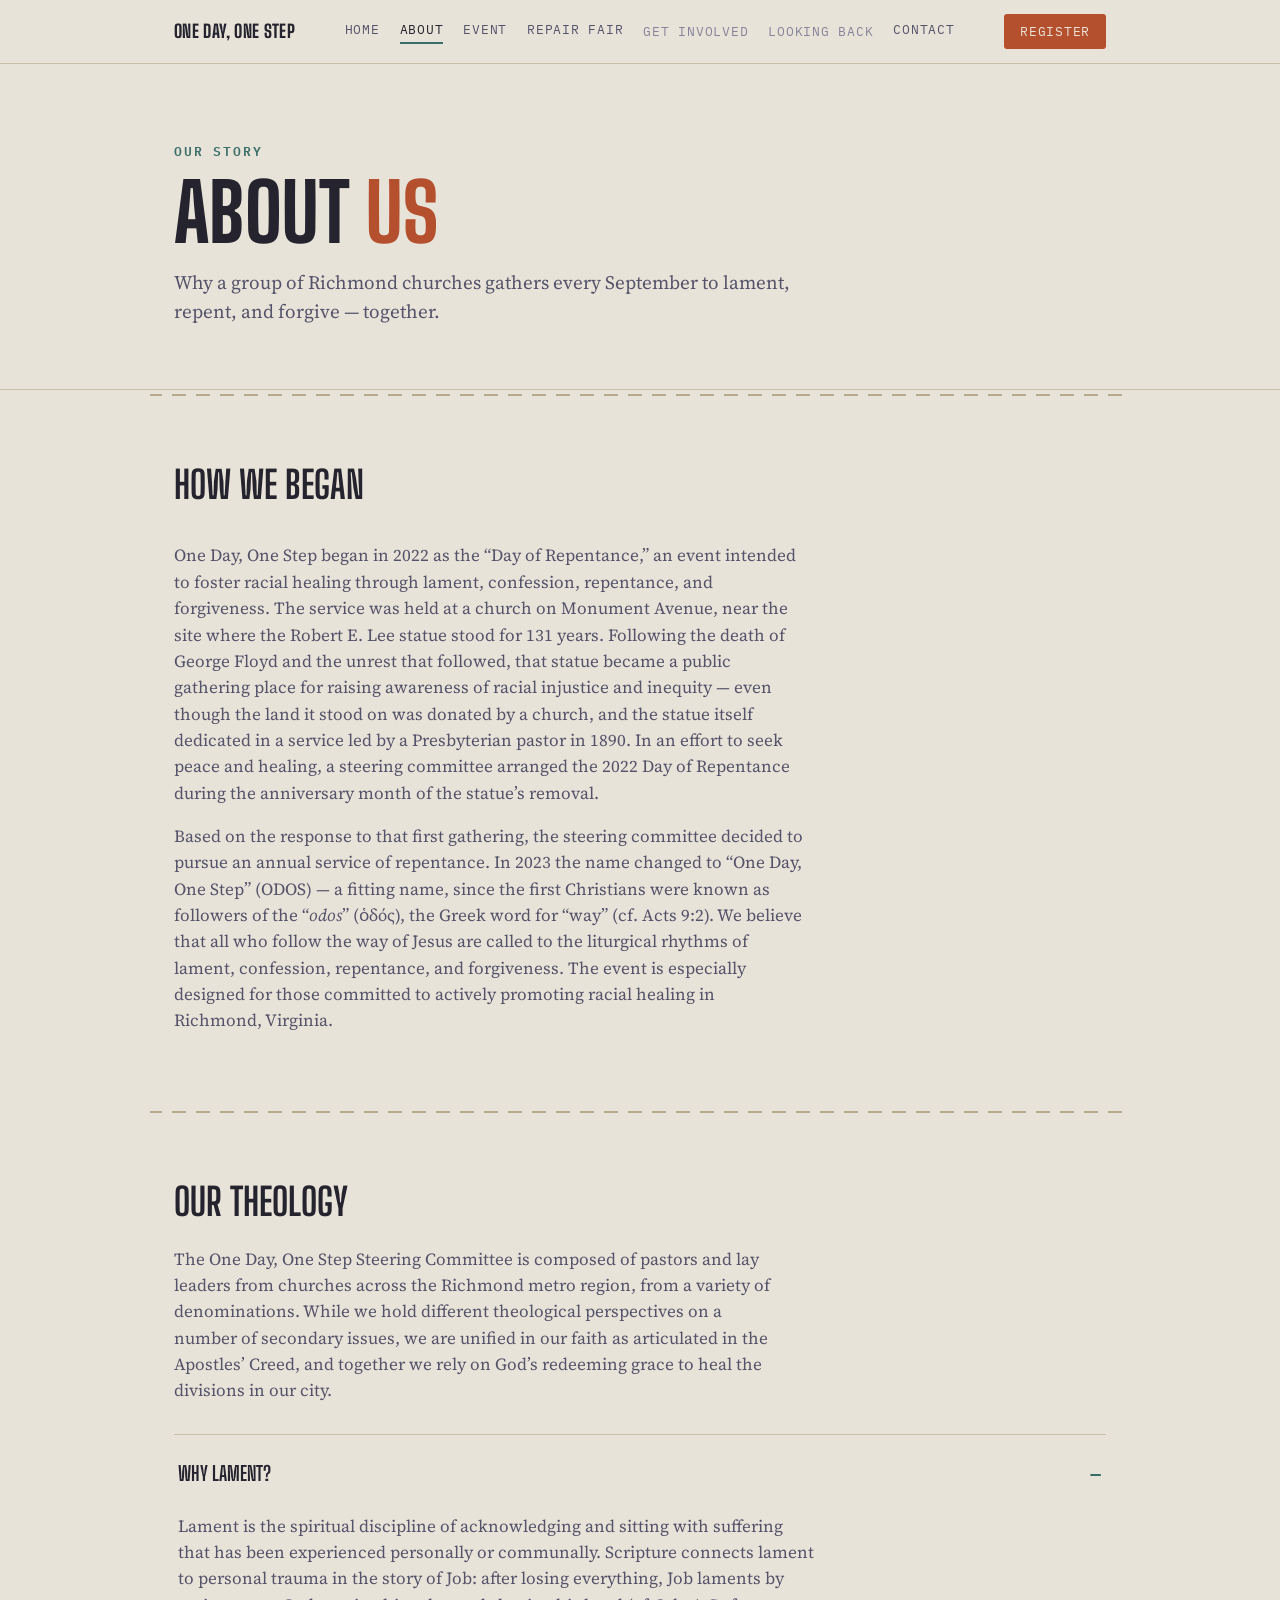
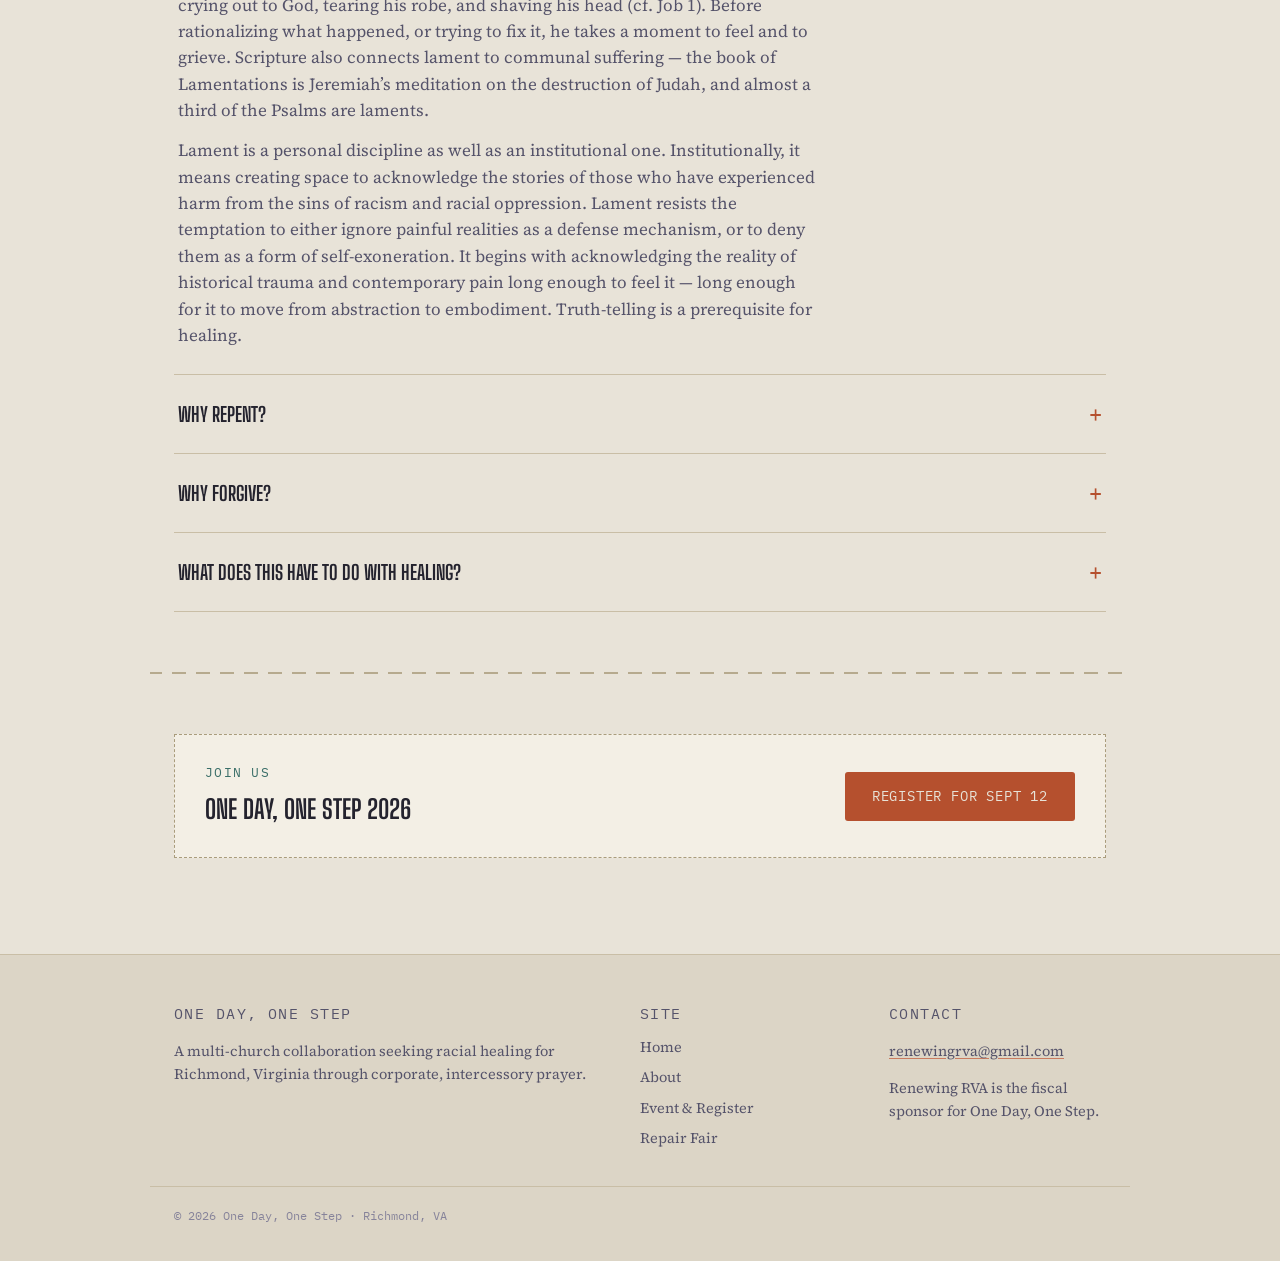
==== about.html @ 0a1dab1e "Add Home and About pages for onedayrva.org rebuild" ====
<!doctype html>
<html lang="en">
<head>
<meta charset="utf-8">
<title>About | One Day, One Step</title>
<meta name="viewport" content="width=device-width, initial-scale=1">
<meta name="description" content="The story of One Day, One Step and the theology of lament, repentance, and forgiveness behind Richmond's annual racial healing gathering.">
<link rel="preconnect" href="https://fonts.googleapis.com">
<link rel="preconnect" href="https://fonts.gstatic.com" crossorigin>
<link href="https://fonts.googleapis.com/css2?family=Big+Shoulders+Display:wght@500;600;700;800&family=Source+Serif+4:opsz,wght@8..60,400;8..60,500;8..60,600&family=Source+Serif+4:ital,wght@1,400&family=IBM+Plex+Mono:wght@400;500;600&display=swap" rel="stylesheet">
<link rel="stylesheet" href="css/site.css">
</head>
<body>

<nav class="site" aria-label="Primary">
  <div class="wrap">
    <a class="site-brand" href="index.html">One Day, One Step</a>
    <div class="site-links">
      <a href="index.html">Home</a>
      <a href="about.html" aria-current="page">About</a>
      <a href="https://www.onedayrva.org/event-details/one-day-one-step-2026" target="_blank" rel="noopener">Event</a>
      <a href="https://claude.ai/code/artifact/a02a7d7f-d3f7-4fcb-990e-c27b6d508346" target="_blank" rel="noopener">Repair Fair</a>
      <span class="soon">Get Involved</span>
      <span class="soon">Looking Back</span>
      <a href="mailto:renewingrva@gmail.com">Contact</a>
    </div>
    <a class="site-cta" href="https://www.onedayrva.org/event-details/one-day-one-step-2026" target="_blank" rel="noopener">Register</a>
  </div>
</nav>

<header class="masthead">
  <div class="wrap">
    <p class="eyebrow mono">OUR STORY</p>
    <h1 class="title">About <span class="thread-underline">Us</span></h1>
    <p class="lede">Why a group of Richmond churches gathers every September to lament, repent, and forgive &mdash; together.</p>
  </div>
</header>

<div class="seam"></div>

<section id="origin">
  <div class="wrap">
    <div class="section-head">
      <h2 class="section-title">How We Began</h2>
    </div>
    <p style="max-width:70ch; color:var(--ink-soft);">One Day, One Step began in 2022 as the &ldquo;Day of Repentance,&rdquo; an event intended to foster racial healing through lament, confession, repentance, and forgiveness. The service was held at a church on Monument Avenue, near the site where the Robert E. Lee statue stood for 131 years. Following the death of George Floyd and the unrest that followed, that statue became a public gathering place for raising awareness of racial injustice and inequity &mdash; even though the land it stood on was donated by a church, and the statue itself dedicated in a service led by a Presbyterian pastor in 1890. In an effort to seek peace and healing, a steering committee arranged the 2022 Day of Repentance during the anniversary month of the statue&rsquo;s removal.</p>
    <p style="max-width:70ch; color:var(--ink-soft);">Based on the response to that first gathering, the steering committee decided to pursue an annual service of repentance. In 2023 the name changed to &ldquo;One Day, One Step&rdquo; (ODOS) &mdash; a fitting name, since the first Christians were known as followers of the &ldquo;<em>odos</em>&rdquo; (ὁδός), the Greek word for &ldquo;way&rdquo; (cf. Acts 9:2). We believe that all who follow the way of Jesus are called to the liturgical rhythms of lament, confession, repentance, and forgiveness. The event is especially designed for those committed to actively promoting racial healing in Richmond, Virginia.</p>
  </div>
</section>

<div class="seam"></div>

<section id="theology">
  <div class="wrap">
    <div class="section-head">
      <h2 class="section-title">Our Theology</h2>
    </div>
    <p class="section-note">The One Day, One Step Steering Committee is composed of pastors and lay leaders from churches across the Richmond metro region, from a variety of denominations. While we hold different theological perspectives on a number of secondary issues, we are unified in our faith as articulated in the Apostles&rsquo; Creed, and together we rely on God&rsquo;s redeeming grace to heal the divisions in our city.</p>

    <div class="accordion">
      <details class="accordion-item" open>
        <summary>Why Lament?</summary>
        <div class="accordion-body">
          <p>Lament is the spiritual discipline of acknowledging and sitting with suffering that has been experienced personally or communally. Scripture connects lament to personal trauma in the story of Job: after losing everything, Job laments by crying out to God, tearing his robe, and shaving his head (cf. Job 1). Before rationalizing what happened, or trying to fix it, he takes a moment to feel and to grieve. Scripture also connects lament to communal suffering &mdash; the book of Lamentations is Jeremiah&rsquo;s meditation on the destruction of Judah, and almost a third of the Psalms are laments.</p>
          <p>Lament is a personal discipline as well as an institutional one. Institutionally, it means creating space to acknowledge the stories of those who have experienced harm from the sins of racism and racial oppression. Lament resists the temptation to either ignore painful realities as a defense mechanism, or to deny them as a form of self-exoneration. It begins with acknowledging the reality of historical trauma and contemporary pain long enough to feel it &mdash; long enough for it to move from abstraction to embodiment. Truth-telling is a prerequisite for healing.</p>
        </div>
      </details>

      <details class="accordion-item">
        <summary>Why Repent?</summary>
        <div class="accordion-body">
          <p>We understand biblical repentance to mean &ldquo;turning from sin and toward a godly lifestyle.&rdquo; The Old Testament verb for repent is the Hebrew <em>shuv</em>, a turning from sin and evil that is often corporate (cf. Ezekiel 18:30). The Greek word most often used for repentance in the New Testament is <em>metanoia</em> &mdash; not just a change in action, but a change in mind, heart, attitude, and prejudice. When Paul uses this word, he implies that God cares not only about our external actions, but also our hearts, and that authentic inward change should affect our behavior.</p>
          <p>Some may wonder why we repent of sin that happened in the past. Scripture repeatedly speaks of the iniquity of one generation visiting the next (e.g. Exodus 20:5), and community leaders confessing not just personal sin but ancestral sin: &ldquo;We and our fathers have sinned&rdquo; (Daniel 9:8, Psalm 106:7). Nehemiah grieves and repents for the actions of his fellow Israelites, though he did not commit those sins himself (Neh. 1:6&ndash;7).</p>
          <p>We are not free-floating individuals disconnected from the past &mdash; we are shaped by both the glory and the rebellion of those who came before us. While we may not have committed the historic sins of racism and racial oppression, we often share in their communal repercussions. God invites us, in grace, to take responsibility for and turn away from how individuals, communities, and systems have harmed others in the past, and to work to repair the ongoing effects of those harms.</p>
        </div>
      </details>

      <details class="accordion-item">
        <summary>Why Forgive?</summary>
        <div class="accordion-body">
          <p>When Jesus is asked how many times we are to forgive someone, he replies, &ldquo;I do not say to you seven times, but seventy times seven&rdquo; (cf. Matthew 18:22). Scholars don&rsquo;t believe Jesus means literally 490 times, but that we should continue forgiving until the forgiveness is complete. As God&rsquo;s forgiveness of us is unlimited, we should extend the same unlimited forgiveness to others.</p>
          <p>When offering forgiveness for egregious offenses, such as racial trauma, we acknowledge that we are limited in our human capacity to offer complete forgiveness. It is only when we turn our hearts to God and rely on the Holy Spirit to fill us with God&rsquo;s infinite grace that we can begin to release the forgiveness that leads to true and complete healing &mdash; as individuals, as a corporate body, and as a city.</p>
        </div>
      </details>

      <details class="accordion-item">
        <summary>What Does This Have to Do With Healing?</summary>
        <div class="accordion-body">
          <p>We believe that God heals and redeems. As 2 Chronicles 7:14 says: &ldquo;If my people who are called by my name will humble themselves and pray and seek my face and turn from their wicked ways, then I will hear from heaven, and forgive their sin and heal their land.&rdquo;</p>
          <p>One Day, One Step is an opportunity for the Christian community of Richmond to put that scripture into action. During the service we explain and embody biblically rooted lament, confession, repentance, and forgiveness. Confession is an act of faith that the Gospel is more powerful than our collective sin and shame; repentance affirms that racism does not have to have the last word in Richmond&rsquo;s story. We believe repentance, through the Holy Spirit, must change how we live and love one another &mdash; which is why One Day, One Step partners with Richmond organizations to host a Repair Fair immediately following the service, so residents can learn how to tangibly &ldquo;seek the welfare of the city&rdquo; (cf. Jeremiah 29:7). We believe One Day, One Step and its partners can play a real role in how God brings structural repair to Richmond and interpersonal healing to its residents.</p>
        </div>
      </details>
    </div>
  </div>
</section>

<div class="seam"></div>

<section id="about-cta">
  <div class="wrap">
    <div class="callout">
      <div>
        <p class="callout-label">Join us</p>
        <p class="callout-title">One Day, One Step 2026</p>
      </div>
      <a class="btn btn-primary" href="https://www.onedayrva.org/event-details/one-day-one-step-2026" target="_blank" rel="noopener">Register for Sept 12</a>
    </div>
  </div>
</section>

<footer class="site-footer">
  <div class="wrap footer-grid">
    <div>
      <p class="footer-label">One Day, One Step</p>
      <p>A multi-church collaboration seeking racial healing for Richmond, Virginia through corporate, intercessory prayer.</p>
    </div>
    <div>
      <p class="footer-label">Site</p>
      <nav>
        <a href="index.html">Home</a>
        <a href="about.html">About</a>
        <a href="https://www.onedayrva.org/event-details/one-day-one-step-2026" target="_blank" rel="noopener">Event &amp; Register</a>
        <a href="https://claude.ai/code/artifact/a02a7d7f-d3f7-4fcb-990e-c27b6d508346" target="_blank" rel="noopener">Repair Fair</a>
      </nav>
    </div>
    <div>
      <p class="footer-label">Contact</p>
      <p><a href="mailto:renewingrva@gmail.com">renewingrva@gmail.com</a></p>
      <p>Renewing RVA is the fiscal sponsor for One Day, One Step.</p>
    </div>
  </div>
  <div class="footer-bottom wrap">
    &copy; 2026 One Day, One Step &middot; Richmond, VA
  </div>
</footer>

</body>
</html>
---- css/site.css ----
/* =========================================================
   One Day, One Step — shared site styles
   Design language carried over from the Repair Fair page:
   paper/ink palette, terracotta accent, teal "thread" accent,
   Big Shoulders Display / Source Serif 4 / IBM Plex Mono.
   ========================================================= */

:root{
  --paper: #E8E3D8;
  --paper-raised: #F3EFE5;
  --paper-deep: #DCD5C6;
  --ink: #24232E;
  --ink-soft: #55536A;
  --ink-faint: #86839A;
  --accent: #B5502E;
  --accent-soft: #C97B5E;
  --thread: #3A6E68;
  --thread-soft: #6B958F;
  --line: #C9BEA6;
  --line-strong: #A99C7C;
  --shadow: rgba(36,35,46,0.10);
}

@media (prefers-color-scheme: dark){
  :root:not([data-theme="light"]){
    --paper: #1A1822;
    --paper-raised: #221F2C;
    --paper-deep: #14131A;
    --ink: #EDE7D8;
    --ink-soft: #B7B2C6;
    --ink-faint: #817D93;
    --accent: #E08A5E;
    --accent-soft: #C97B5E;
    --thread: #7FBBB2;
    --thread-soft: #5C948C;
    --line: #3B3849;
    --line-strong: #504C63;
    --shadow: rgba(0,0,0,0.35);
  }
}
:root[data-theme="dark"]{
  --paper: #1A1822;
  --paper-raised: #221F2C;
  --paper-deep: #14131A;
  --ink: #EDE7D8;
  --ink-soft: #B7B2C6;
  --ink-faint: #817D93;
  --accent: #E08A5E;
  --accent-soft: #C97B5E;
  --thread: #7FBBB2;
  --thread-soft: #5C948C;
  --line: #3B3849;
  --line-strong: #504C63;
  --shadow: rgba(0,0,0,0.35);
}

*{ box-sizing: border-box; }
html{ scroll-behavior: smooth; }
body{
  margin:0;
  background: var(--paper);
  color: var(--ink);
  font-family: "Source Serif 4", Georgia, "Times New Roman", serif;
  font-size: 17px;
  line-height: 1.55;
  -webkit-font-smoothing: antialiased;
}
@media (prefers-reduced-motion: reduce){
  html{ scroll-behavior: auto; }
  *{ animation-duration: 0.001ms !important; transition-duration: 0.001ms !important; }
}

.mono{ font-family: "IBM Plex Mono", ui-monospace, "SF Mono", Consolas, monospace; }
.display{ font-family: "Big Shoulders Display", "Arial Narrow", sans-serif; text-transform: uppercase; }

a{ color: var(--accent); text-decoration-color: var(--accent-soft); text-underline-offset: 2px; }
a:hover{ color: var(--thread); text-decoration-color: var(--thread-soft); }
a:focus-visible, button:focus-visible, input:focus-visible{
  outline: 2px solid var(--thread);
  outline-offset: 3px;
}

.wrap{ max-width: 980px; margin: 0 auto; padding: 0 24px; }

img{ max-width: 100%; display: block; }

/* ---------- Stitched seam divider ---------- */
.seam{
  height: 10px;
  margin: 0 auto;
  max-width: 980px;
  background-image: repeating-linear-gradient(
    to right,
    var(--line-strong) 0 14px,
    transparent 14px 24px
  );
  background-position: center;
  background-size: 24px 2px;
  background-repeat: repeat-x;
  opacity: 0.8;
}

/* ---------- Site-wide primary nav ---------- */
nav.site{
  position: sticky;
  top: 0;
  z-index: 30;
  background: color-mix(in srgb, var(--paper) 92%, transparent);
  backdrop-filter: blur(6px);
  border-bottom: 1px solid var(--line);
}
nav.site .wrap{
  display: flex;
  align-items: center;
  justify-content: space-between;
  gap: 20px;
  padding: 14px 24px;
}
.site-brand{
  font-family: "Big Shoulders Display", sans-serif;
  font-weight: 800;
  text-transform: uppercase;
  font-size: 18px;
  letter-spacing: 0.02em;
  color: var(--ink);
  text-decoration: none;
  white-space: nowrap;
}
.site-brand:hover{ color: var(--accent); }
.site-links{
  display: flex;
  flex-wrap: wrap;
  gap: 6px 20px;
  align-items: center;
}
.site-links a{
  font-family: "IBM Plex Mono", monospace;
  font-size: 12.5px;
  letter-spacing: 0.06em;
  text-transform: uppercase;
  color: var(--ink-soft);
  text-decoration: none;
  white-space: nowrap;
  border-bottom: 2px solid transparent;
  padding-bottom: 3px;
}
.site-links a:hover{ color: var(--accent); border-color: var(--accent-soft); }
.site-links a[aria-current="page"]{ color: var(--ink); border-color: var(--thread); }
.site-links .soon{
  font-family: "IBM Plex Mono", monospace;
  font-size: 12.5px;
  letter-spacing: 0.06em;
  text-transform: uppercase;
  color: var(--ink-faint);
  white-space: nowrap;
  cursor: default;
}
.site-cta{
  font-family: "IBM Plex Mono", monospace;
  font-size: 12.5px;
  letter-spacing: 0.06em;
  text-transform: uppercase;
  color: var(--paper);
  background: var(--accent);
  text-decoration: none;
  padding: 8px 16px;
  border-radius: 3px;
  white-space: nowrap;
}
.site-cta:hover{ background: var(--thread); color: var(--paper); }

@media (max-width: 760px){
  nav.site .wrap{ flex-wrap: wrap; }
  .site-links{ order: 3; width: 100%; overflow-x: auto; padding-top: 4px; }
}

/* ---------- Page header / masthead ---------- */
header.masthead{
  padding: 64px 0 40px;
  border-bottom: 1px solid var(--line);
  background: var(--paper);
}
.eyebrow{
  font-size: 13px;
  letter-spacing: 0.14em;
  color: var(--thread);
  font-weight: 600;
}
h1.title{
  font-family: "Big Shoulders Display", "Arial Narrow", sans-serif;
  font-weight: 800;
  text-transform: uppercase;
  font-size: clamp(40px, 8vw, 80px);
  line-height: 0.94;
  letter-spacing: 0.005em;
  margin: 10px 0 18px;
  color: var(--ink);
  text-wrap: balance;
}
.title .thread-underline{ color: var(--accent); }
.lede{
  max-width: 62ch;
  font-size: 19px;
  color: var(--ink-soft);
  margin: 0 0 22px;
}
.meta-row{
  display: flex;
  flex-wrap: wrap;
  gap: 10px 28px;
  font-size: 14px;
  color: var(--ink-faint);
}
.meta-row strong{ color: var(--ink-soft); font-weight: 600; }

/* ---------- Buttons ---------- */
.btn{
  display: inline-block;
  font-family: "IBM Plex Mono", monospace;
  font-size: 13.5px;
  letter-spacing: 0.06em;
  text-transform: uppercase;
  text-decoration: none;
  padding: 13px 26px;
  border-radius: 3px;
  border: 1px solid transparent;
}
.btn-primary{
  background: var(--accent);
  color: var(--paper);
}
.btn-primary:hover{ background: var(--thread); color: var(--paper); }
.btn-outline{
  background: transparent;
  border-color: var(--line-strong);
  color: var(--ink-soft);
}
.btn-outline:hover{ border-color: var(--accent-soft); color: var(--accent); }
.btn-row{ display: flex; flex-wrap: wrap; gap: 12px; margin-top: 26px; }

/* ---------- Section shell ---------- */
section{ padding: 56px 0; }
section.tight{ padding-top: 20px; }
.section-head{
  display: flex;
  align-items: baseline;
  justify-content: space-between;
  gap: 16px;
  margin-bottom: 28px;
  flex-wrap: wrap;
}
h2.section-title{
  font-family: "Big Shoulders Display", sans-serif;
  text-transform: uppercase;
  font-weight: 700;
  font-size: clamp(28px, 4vw, 38px);
  margin: 0;
  color: var(--ink);
}
.section-count{
  font-family: "IBM Plex Mono", monospace;
  font-size: 13px;
  color: var(--ink-faint);
}
.section-note{
  max-width: 68ch;
  color: var(--ink-soft);
  margin: -14px 0 30px;
}

/* ---------- Callout (save-the-date etc) ---------- */
.callout{
  border: 1px dashed var(--line-strong);
  background: var(--paper-raised);
  padding: 28px 30px;
  display: flex;
  align-items: center;
  justify-content: space-between;
  gap: 20px;
  flex-wrap: wrap;
}
.callout-label{
  font-family: "IBM Plex Mono", monospace;
  font-size: 12.5px;
  letter-spacing: 0.1em;
  text-transform: uppercase;
  color: var(--thread);
  margin: 0 0 6px;
}
.callout-title{
  font-family: "Big Shoulders Display", sans-serif;
  font-weight: 700;
  text-transform: uppercase;
  font-size: 26px;
  margin: 0;
  color: var(--ink);
}
.callout-date{
  font-family: "IBM Plex Mono", monospace;
  font-size: 15px;
  color: var(--ink-soft);
  white-space: nowrap;
}

/* ---------- Pills (sponsors / tags) ---------- */
.pill-row{ display: flex; flex-wrap: wrap; gap: 10px; }
.pill{
  font-family: "IBM Plex Mono", monospace;
  font-size: 13px;
  color: var(--ink-soft);
  background: var(--paper-raised);
  border: 1px solid var(--line);
  border-radius: 999px;
  padding: 7px 16px;
}

/* ---------- Two-up feature row (photo + text) ---------- */
.feature-row{
  display: grid;
  grid-template-columns: 1fr 1fr;
  gap: 40px;
  align-items: center;
}
@media (max-width: 720px){ .feature-row{ grid-template-columns: 1fr; } }
.feature-row img{
  border: 1px solid var(--line);
  border-radius: 6px;
  width: 100%;
  object-fit: cover;
}

/* ---------- Cards (quick links, theology accordion) ---------- */
.card-grid{
  display: grid;
  grid-template-columns: repeat(3, 1fr);
  gap: 1px;
  background: var(--line);
  border: 1px solid var(--line);
}
@media (max-width: 760px){ .card-grid{ grid-template-columns: 1fr; } }
.card{
  background: var(--paper-raised);
  padding: 28px 26px;
  display: flex;
  flex-direction: column;
  gap: 10px;
}
.card-title{
  font-family: "Big Shoulders Display", sans-serif;
  font-weight: 700;
  text-transform: uppercase;
  font-size: 20px;
  color: var(--ink);
  margin: 0;
}
.card p{ color: var(--ink-soft); font-size: 15.5px; margin: 0; }
.card a.card-link{
  margin-top: auto;
  font-family: "IBM Plex Mono", monospace;
  font-size: 12.5px;
  text-decoration: none;
  border-bottom: 1px solid var(--accent-soft);
  padding-bottom: 1px;
  align-self: flex-start;
}

/* ---------- Accordion (Our Theology) ---------- */
.accordion{ border-top: 1px solid var(--line); }
.accordion-item{ border-bottom: 1px solid var(--line); }
.accordion-item summary{
  list-style: none;
  cursor: pointer;
  display: flex;
  align-items: center;
  justify-content: space-between;
  gap: 16px;
  padding: 22px 4px;
  font-family: "Big Shoulders Display", sans-serif;
  font-weight: 700;
  text-transform: uppercase;
  font-size: 20px;
  color: var(--ink);
}
.accordion-item summary::-webkit-details-marker{ display: none; }
.accordion-item summary::after{
  content: "+";
  font-family: "IBM Plex Mono", monospace;
  font-weight: 400;
  color: var(--accent);
  font-size: 22px;
  flex: none;
}
.accordion-item[open] summary::after{ content: "\2212"; color: var(--thread); }
.accordion-item .accordion-body{
  padding: 0 4px 26px;
  max-width: 72ch;
  color: var(--ink-soft);
}
.accordion-item .accordion-body p{ margin: 0 0 14px; }
.accordion-item .accordion-body p:last-child{ margin-bottom: 0; }

/* ---------- Footer ---------- */
footer.site-footer{
  border-top: 1px solid var(--line);
  background: var(--paper-deep);
  padding: 48px 0 36px;
  margin-top: 40px;
}
.footer-grid{
  display: grid;
  grid-template-columns: 2fr 1fr 1fr;
  gap: 32px;
}
@media (max-width: 640px){ .footer-grid{ grid-template-columns: 1fr; gap: 28px; } }
.footer-label{
  font-family: "IBM Plex Mono", monospace;
  font-size: 12px;
  letter-spacing: 0.1em;
  text-transform: uppercase;
  color: var(--thread);
  margin: 0 0 10px;
}
.footer-grid p, .footer-grid a{ font-size: 14.5px; color: var(--ink-soft); }
.footer-grid nav{ display: flex; flex-direction: column; gap: 8px; }
.footer-grid nav a{ text-decoration: none; }
.footer-grid nav a:hover{ color: var(--accent); }
.footer-bottom{
  max-width: 980px;
  margin: 36px auto 0;
  padding: 20px 24px 0;
  border-top: 1px solid var(--line);
  font-family: "IBM Plex Mono", monospace;
  font-size: 12px;
  color: var(--ink-faint);
}
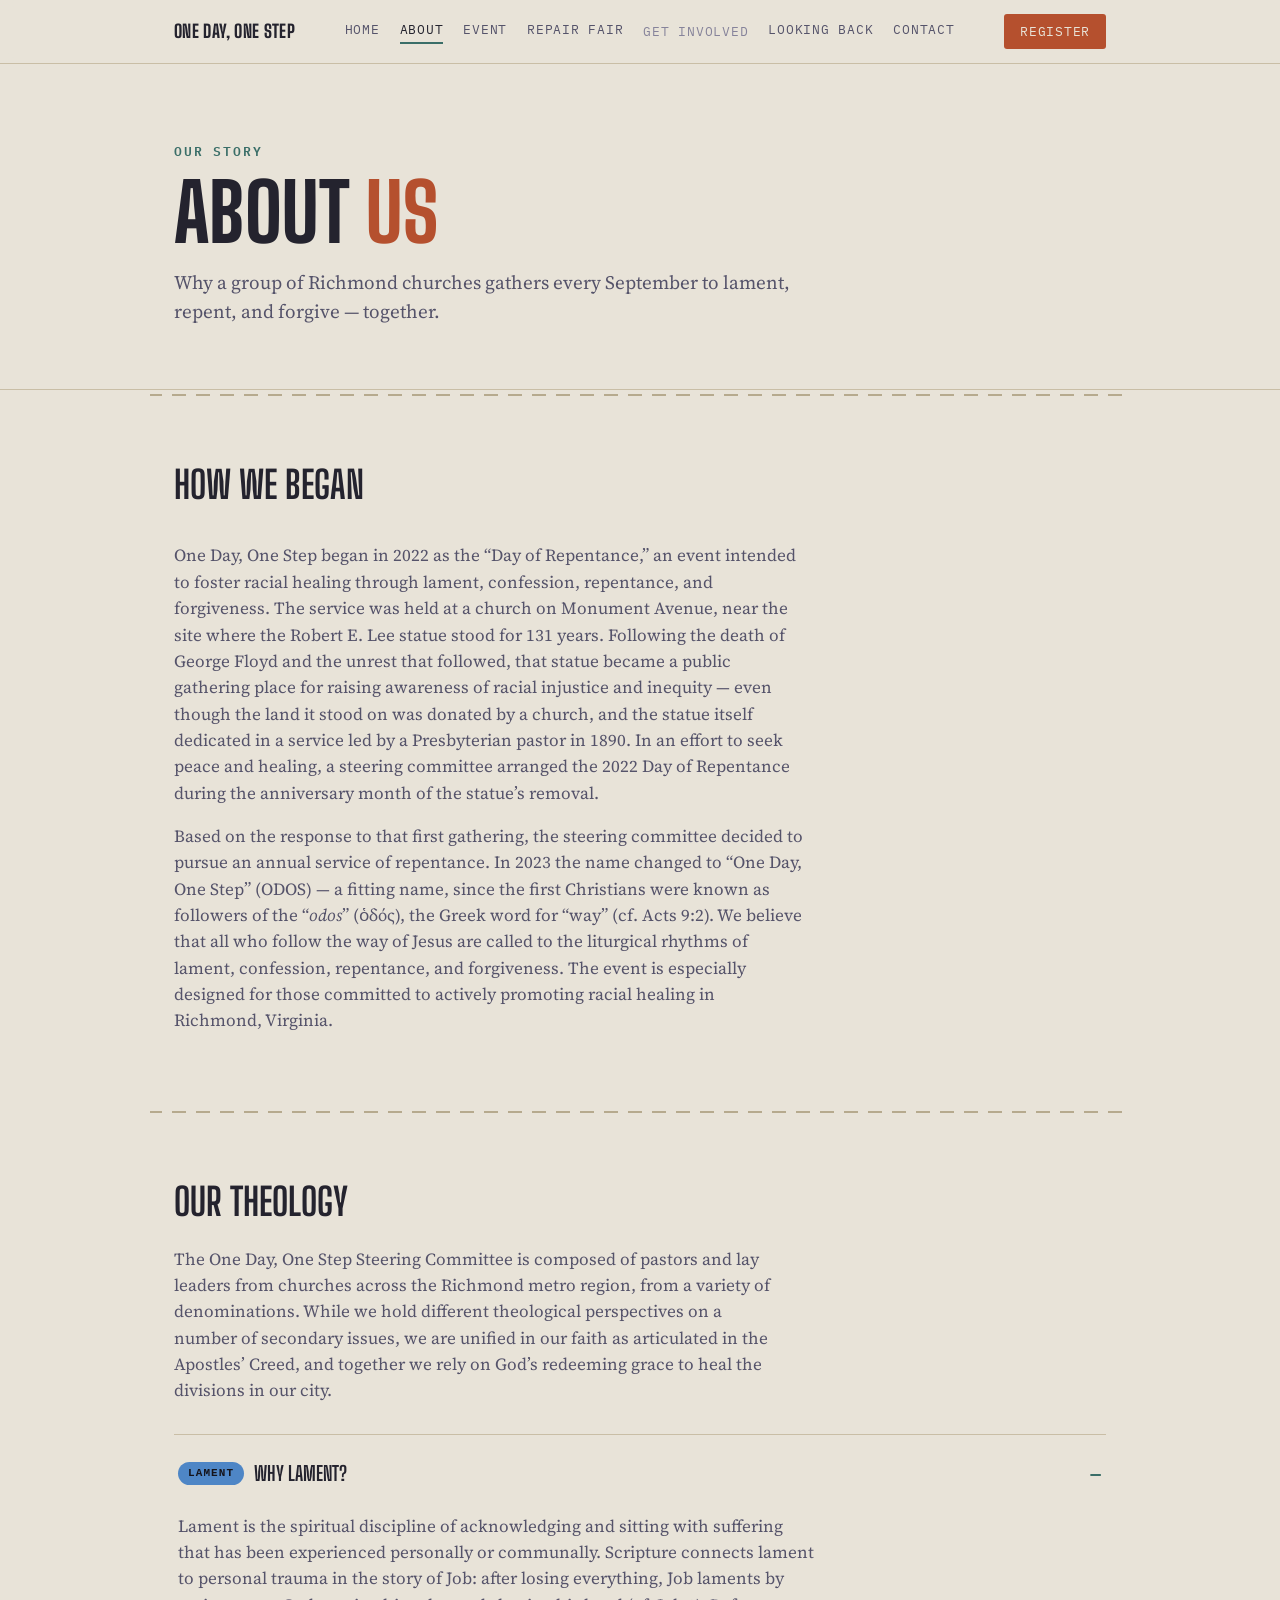
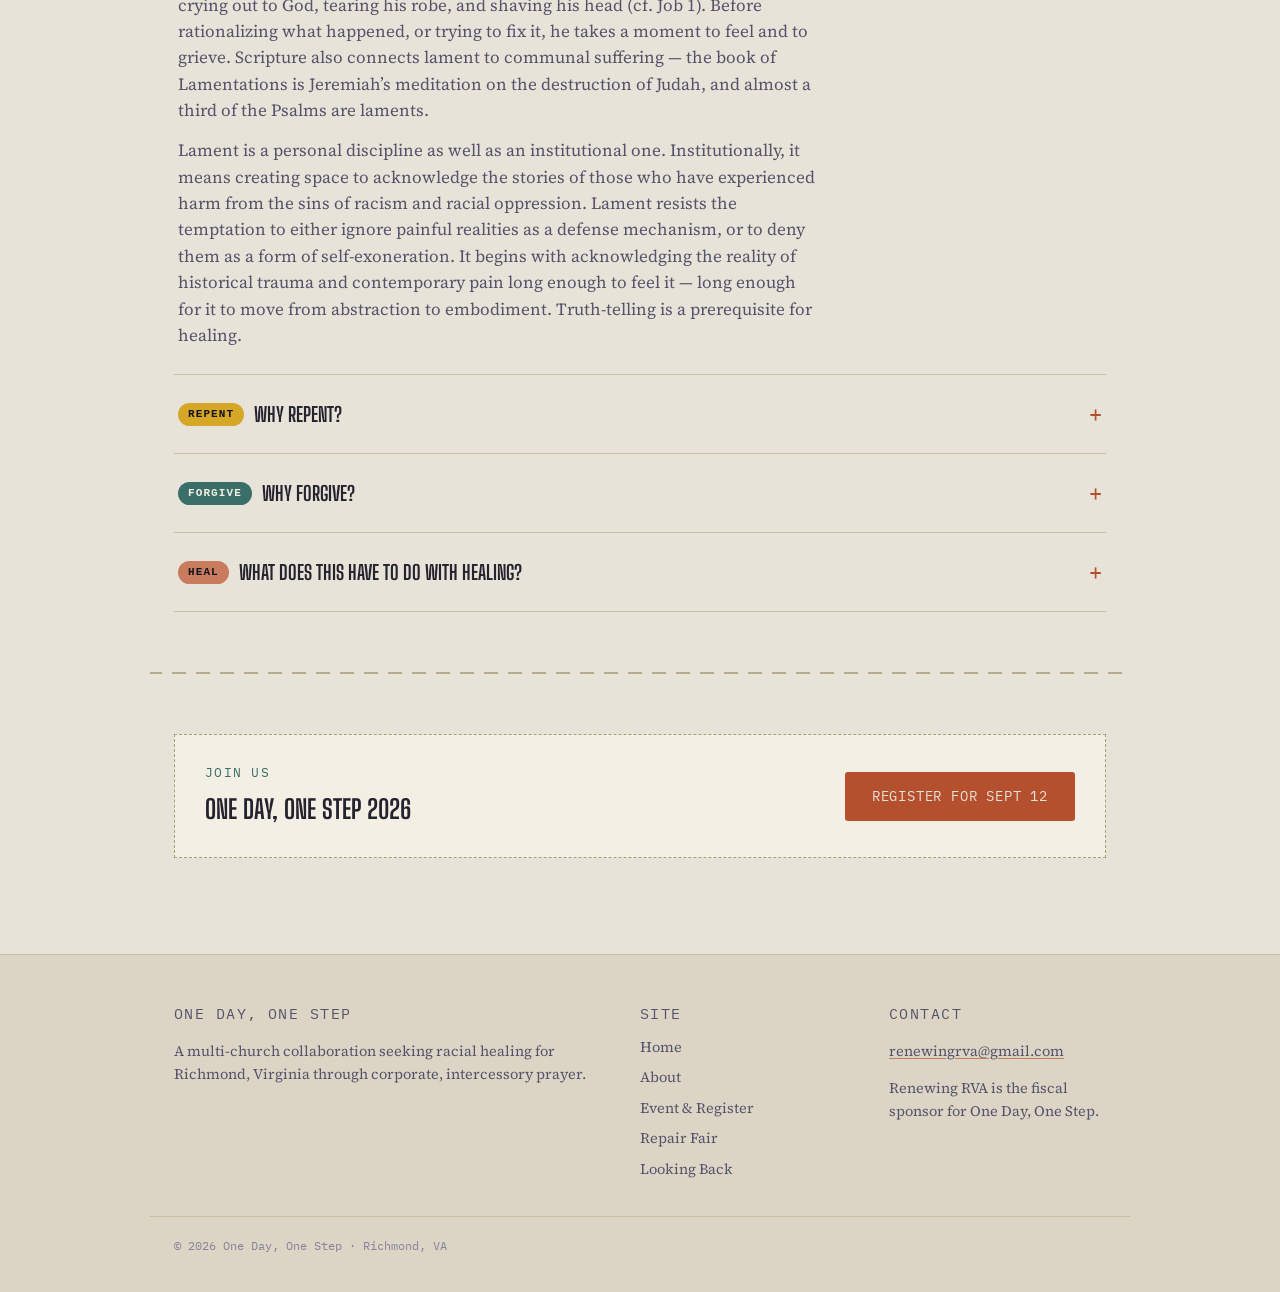
==== commit 1a7ce803: "Add monument hero, Lament/Repent/Forgive triad, real event photos, and Looking Back page" ====
--- a/about.html
+++ b/about.html
@@ -21,7 +21,7 @@
       <a href="https://www.onedayrva.org/event-details/one-day-one-step-2026" target="_blank" rel="noopener">Event</a>
       <a href="https://claude.ai/code/artifact/a02a7d7f-d3f7-4fcb-990e-c27b6d508346" target="_blank" rel="noopener">Repair Fair</a>
       <span class="soon">Get Involved</span>
-      <span class="soon">Looking Back</span>
+      <a href="looking-back.html">Looking Back</a>
       <a href="mailto:renewingrva@gmail.com">Contact</a>
     </div>
     <a class="site-cta" href="https://www.onedayrva.org/event-details/one-day-one-step-2026" target="_blank" rel="noopener">Register</a>
@@ -59,7 +59,7 @@
 
     <div class="accordion">
       <details class="accordion-item" open>
-        <summary>Why Lament?</summary>
+        <summary><span class="summary-text"><span class="theo-tag lament">Lament</span>Why Lament?</span></summary>
         <div class="accordion-body">
           <p>Lament is the spiritual discipline of acknowledging and sitting with suffering that has been experienced personally or communally. Scripture connects lament to personal trauma in the story of Job: after losing everything, Job laments by crying out to God, tearing his robe, and shaving his head (cf. Job 1). Before rationalizing what happened, or trying to fix it, he takes a moment to feel and to grieve. Scripture also connects lament to communal suffering &mdash; the book of Lamentations is Jeremiah&rsquo;s meditation on the destruction of Judah, and almost a third of the Psalms are laments.</p>
           <p>Lament is a personal discipline as well as an institutional one. Institutionally, it means creating space to acknowledge the stories of those who have experienced harm from the sins of racism and racial oppression. Lament resists the temptation to either ignore painful realities as a defense mechanism, or to deny them as a form of self-exoneration. It begins with acknowledging the reality of historical trauma and contemporary pain long enough to feel it &mdash; long enough for it to move from abstraction to embodiment. Truth-telling is a prerequisite for healing.</p>
@@ -67,7 +67,7 @@
       </details>
 
       <details class="accordion-item">
-        <summary>Why Repent?</summary>
+        <summary><span class="summary-text"><span class="theo-tag repent">Repent</span>Why Repent?</span></summary>
         <div class="accordion-body">
           <p>We understand biblical repentance to mean &ldquo;turning from sin and toward a godly lifestyle.&rdquo; The Old Testament verb for repent is the Hebrew <em>shuv</em>, a turning from sin and evil that is often corporate (cf. Ezekiel 18:30). The Greek word most often used for repentance in the New Testament is <em>metanoia</em> &mdash; not just a change in action, but a change in mind, heart, attitude, and prejudice. When Paul uses this word, he implies that God cares not only about our external actions, but also our hearts, and that authentic inward change should affect our behavior.</p>
           <p>Some may wonder why we repent of sin that happened in the past. Scripture repeatedly speaks of the iniquity of one generation visiting the next (e.g. Exodus 20:5), and community leaders confessing not just personal sin but ancestral sin: &ldquo;We and our fathers have sinned&rdquo; (Daniel 9:8, Psalm 106:7). Nehemiah grieves and repents for the actions of his fellow Israelites, though he did not commit those sins himself (Neh. 1:6&ndash;7).</p>
@@ -76,15 +76,19 @@
       </details>
 
       <details class="accordion-item">
-        <summary>Why Forgive?</summary>
+        <summary><span class="summary-text"><span class="theo-tag forgive">Forgive</span>Why Forgive?</span></summary>
         <div class="accordion-body">
           <p>When Jesus is asked how many times we are to forgive someone, he replies, &ldquo;I do not say to you seven times, but seventy times seven&rdquo; (cf. Matthew 18:22). Scholars don&rsquo;t believe Jesus means literally 490 times, but that we should continue forgiving until the forgiveness is complete. As God&rsquo;s forgiveness of us is unlimited, we should extend the same unlimited forgiveness to others.</p>
           <p>When offering forgiveness for egregious offenses, such as racial trauma, we acknowledge that we are limited in our human capacity to offer complete forgiveness. It is only when we turn our hearts to God and rely on the Holy Spirit to fill us with God&rsquo;s infinite grace that we can begin to release the forgiveness that leads to true and complete healing &mdash; as individuals, as a corporate body, and as a city.</p>
+          <div class="photo-frame" style="max-width:420px; margin-top:6px;">
+            <img src="images/2022-forgiveness-ritual.jpg" alt="Slips of paper, each bearing a name to be forgiven, burned in the ground during the 2022 service">
+          </div>
+          <p class="photo-caption">At the 2022 gathering, attendees wrote the names of people they wanted to forgive on slips of paper &mdash; then released that forgiveness by burning them.</p>
         </div>
       </details>
 
       <details class="accordion-item">
-        <summary>What Does This Have to Do With Healing?</summary>
+        <summary><span class="summary-text"><span class="theo-tag heal">Heal</span>What Does This Have to Do With Healing?</span></summary>
         <div class="accordion-body">
           <p>We believe that God heals and redeems. As 2 Chronicles 7:14 says: &ldquo;If my people who are called by my name will humble themselves and pray and seek my face and turn from their wicked ways, then I will hear from heaven, and forgive their sin and heal their land.&rdquo;</p>
           <p>One Day, One Step is an opportunity for the Christian community of Richmond to put that scripture into action. During the service we explain and embody biblically rooted lament, confession, repentance, and forgiveness. Confession is an act of faith that the Gospel is more powerful than our collective sin and shame; repentance affirms that racism does not have to have the last word in Richmond&rsquo;s story. We believe repentance, through the Holy Spirit, must change how we live and love one another &mdash; which is why One Day, One Step partners with Richmond organizations to host a Repair Fair immediately following the service, so residents can learn how to tangibly &ldquo;seek the welfare of the city&rdquo; (cf. Jeremiah 29:7). We believe One Day, One Step and its partners can play a real role in how God brings structural repair to Richmond and interpersonal healing to its residents.</p>
@@ -121,6 +125,7 @@
         <a href="about.html">About</a>
         <a href="https://www.onedayrva.org/event-details/one-day-one-step-2026" target="_blank" rel="noopener">Event &amp; Register</a>
         <a href="https://claude.ai/code/artifact/a02a7d7f-d3f7-4fcb-990e-c27b6d508346" target="_blank" rel="noopener">Repair Fair</a>
+        <a href="looking-back.html">Looking Back</a>
       </nav>
     </div>
     <div>
--- a/css/site.css
+++ b/css/site.css
@@ -19,6 +19,13 @@
   --line: #C9BEA6;
   --line-strong: #A99C7C;
   --shadow: rgba(36,35,46,0.10);
+
+  /* The Lament / Repent / Forgive triad — carried over from the original
+     site's monument-pedestal mark, where each word had its own color.
+     Reused as a recurring, content-encoded accent (not decorative). */
+  --lament: #4E86C6;
+  --repent: #D6A727;
+  --forgive: #3A6E68;
 }
 
 @media (prefers-color-scheme: dark){
@@ -36,6 +43,9 @@
     --line: #3B3849;
     --line-strong: #504C63;
     --shadow: rgba(0,0,0,0.35);
+    --lament: #7EA9DC;
+    --repent: #E8C158;
+    --forgive: #7FBBB2;
   }
 }
 :root[data-theme="dark"]{
@@ -52,6 +62,9 @@
   --line: #3B3849;
   --line-strong: #504C63;
   --shadow: rgba(0,0,0,0.35);
+  --lament: #7EA9DC;
+  --repent: #E8C158;
+  --forgive: #7FBBB2;
 }
 
 *{ box-sizing: border-box; }
@@ -433,3 +446,142 @@
   font-size: 12px;
   color: var(--ink-faint);
 }
+
+/* ---------- Monument hero (dark, textured — deliberately fixed-palette,
+   independent of light/dark viewer theme, evoking the original mark) ---------- */
+header.hero-monument{
+  position: relative;
+  background: #121016;
+  color: #F2EEE3;
+  padding: 76px 0 64px;
+  overflow: hidden;
+  isolation: isolate;
+}
+header.hero-monument::before{
+  content: "";
+  position: absolute;
+  inset: 0;
+  z-index: 0;
+  opacity: 0.5;
+  background-image:
+    radial-gradient(rgba(255,255,255,0.09) 0.6px, transparent 0.6px),
+    radial-gradient(rgba(255,255,255,0.05) 0.6px, transparent 0.6px);
+  background-size: 3px 3px, 5px 5px;
+  background-position: 0 0, 2px 3px;
+}
+header.hero-monument::after{
+  content: "";
+  position: absolute;
+  top: 50%; left: 50%;
+  width: 620px; height: 620px;
+  transform: translate(-50%, -46%);
+  border-radius: 50%;
+  background: radial-gradient(circle, rgba(242,238,227,0.14) 0%, rgba(242,238,227,0.05) 55%, transparent 72%);
+  z-index: 0;
+}
+.hero-monument .wrap{ position: relative; z-index: 1; text-align: center; }
+.hero-monument .eyebrow{ color: var(--repent); }
+.hero-monument h1.title{ color: #F8F5EC; }
+.hero-monument .lede{ color: #C7C2B4; margin-left: auto; margin-right: auto; }
+.hero-monument .meta-row{ justify-content: center; color: #9C978A; }
+.hero-monument .btn-row{ justify-content: center; }
+
+.plinth{
+  display: flex;
+  flex-direction: column;
+  align-items: center;
+  gap: 3px;
+  margin: 34px auto 30px;
+}
+.plinth-block{
+  font-family: "Big Shoulders Display", sans-serif;
+  font-weight: 800;
+  text-transform: uppercase;
+  letter-spacing: 0.06em;
+  font-size: 17px;
+  color: #14131A;
+  padding: 9px 0;
+  text-align: center;
+}
+.plinth-block.lament{ background: var(--lament); width: 220px; }
+.plinth-block.repent{ background: var(--repent); width: 268px; }
+.plinth-block.forgive{ background: var(--forgive); color: #F2EEE3; width: 316px; }
+.plinth-base{
+  font-family: "IBM Plex Mono", monospace;
+  font-size: 12.5px;
+  letter-spacing: 0.14em;
+  text-transform: uppercase;
+  color: #9C978A;
+  width: 316px;
+  text-align: center;
+  padding-top: 10px;
+  border-top: 1px solid rgba(242,238,227,0.25);
+}
+
+/* ---------- Photo & video frames ---------- */
+.photo-frame{
+  border: 1px solid var(--line);
+  border-radius: 4px;
+  overflow: hidden;
+  background: var(--paper-deep);
+}
+.photo-frame img{ width: 100%; height: 100%; object-fit: cover; }
+.photo-caption{
+  margin: 10px 0 0;
+  font-family: "IBM Plex Mono", monospace;
+  font-size: 12px;
+  color: var(--ink-faint);
+  letter-spacing: 0.02em;
+}
+.video-frame{
+  position: relative;
+  width: 100%;
+  aspect-ratio: 16 / 9;
+  border-radius: 4px;
+  overflow: hidden;
+  border: 1px solid var(--line);
+  background: #14131A;
+}
+.video-frame iframe{
+  position: absolute;
+  inset: 0;
+  width: 100%;
+  height: 100%;
+  border: 0;
+}
+
+/* ---------- Theology tag chips (Lament / Repent / Forgive / Heal) ---------- */
+.theo-tag{
+  display: inline-block;
+  font-family: "IBM Plex Mono", monospace;
+  font-size: 11px;
+  letter-spacing: 0.1em;
+  text-transform: uppercase;
+  padding: 3px 10px;
+  border-radius: 999px;
+  margin-right: 10px;
+  color: #14131A;
+}
+.theo-tag.lament{ background: var(--lament); }
+.theo-tag.repent{ background: var(--repent); }
+.theo-tag.forgive{ background: var(--forgive); color: #F2EEE3; }
+.theo-tag.heal{ background: var(--accent-soft); color: #14131A; }
+.accordion-item summary{ flex-wrap: wrap; row-gap: 6px; }
+.accordion-item summary .summary-text{ display: flex; align-items: center; }
+
+/* ---------- Gallery (Looking Back) ---------- */
+.gallery-grid{
+  display: grid;
+  grid-template-columns: repeat(2, 1fr);
+  gap: 24px;
+}
+@media (max-width: 640px){ .gallery-grid{ grid-template-columns: 1fr; } }
+.gallery-item p.photo-caption{ max-width: 46ch; }
+.year-marker{
+  font-family: "Big Shoulders Display", sans-serif;
+  font-weight: 800;
+  font-size: 15px;
+  letter-spacing: 0.04em;
+  color: var(--thread);
+  margin: 0 0 14px;
+}
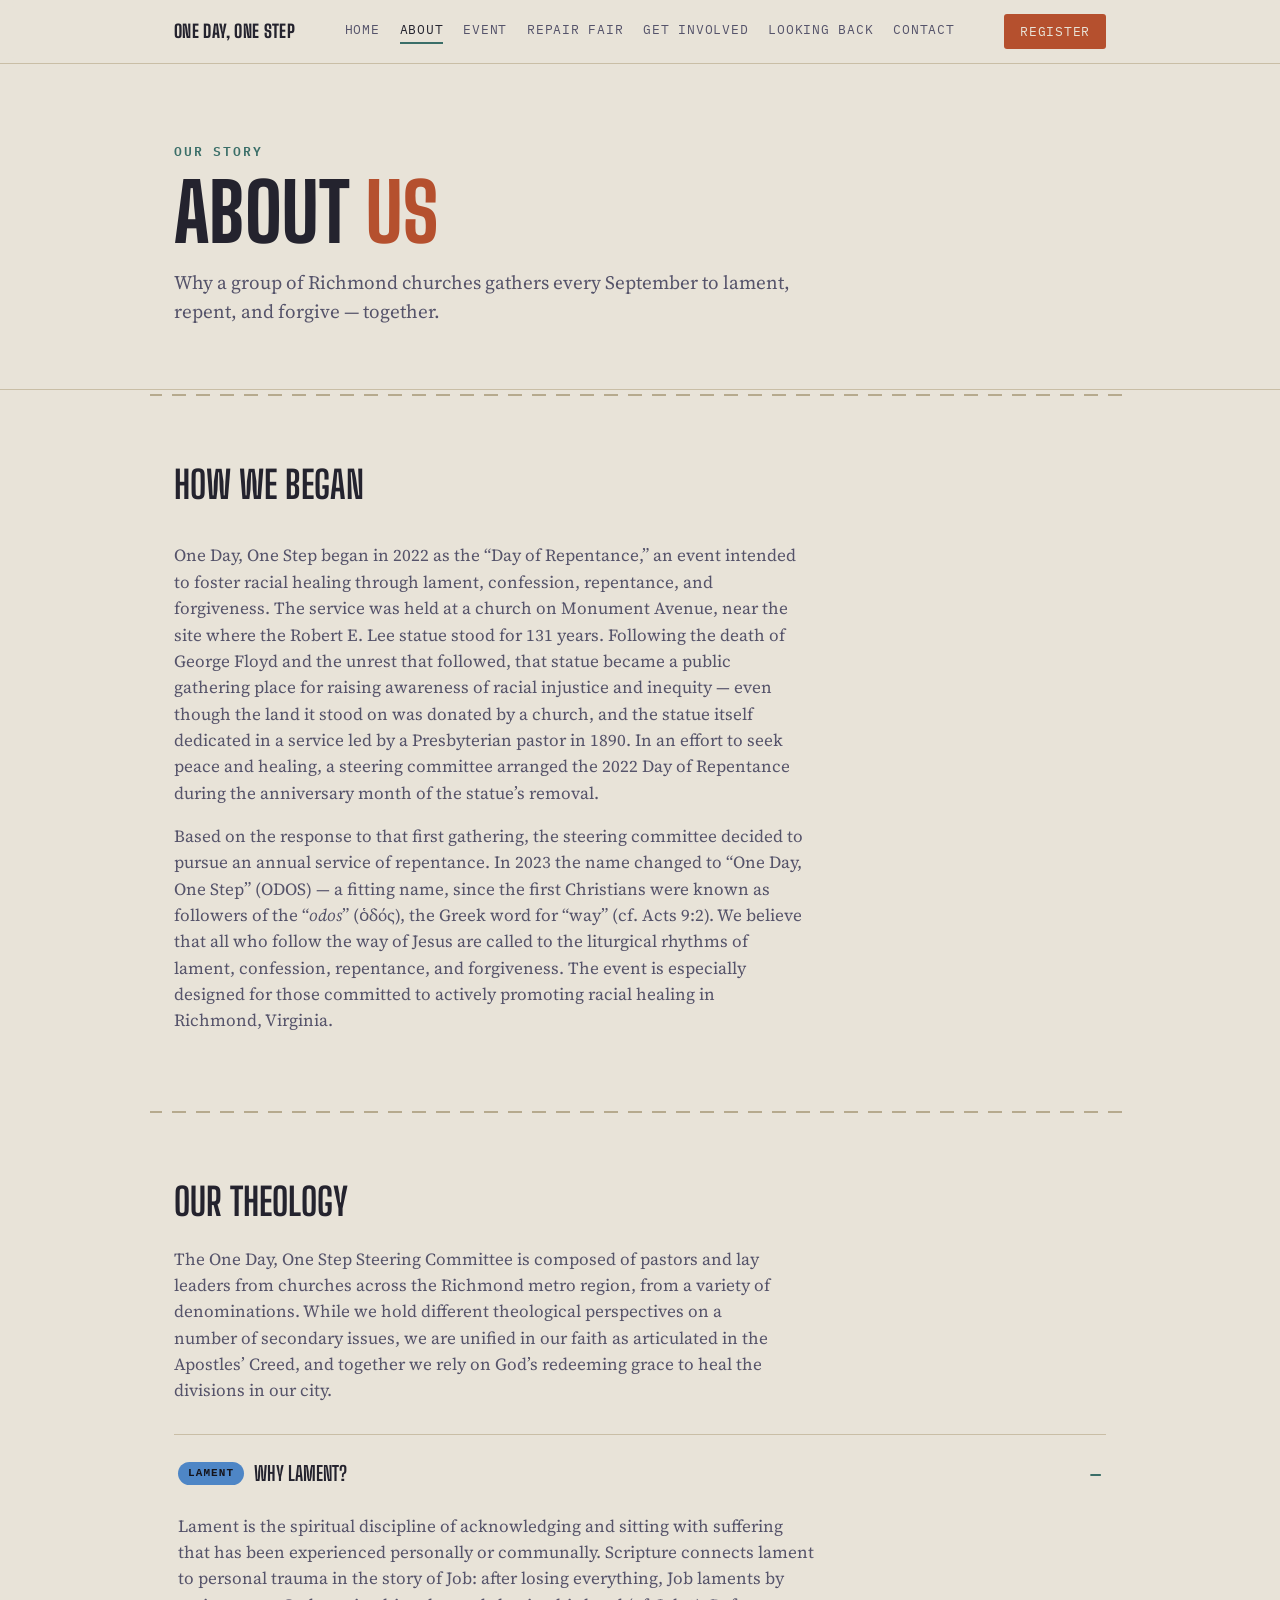
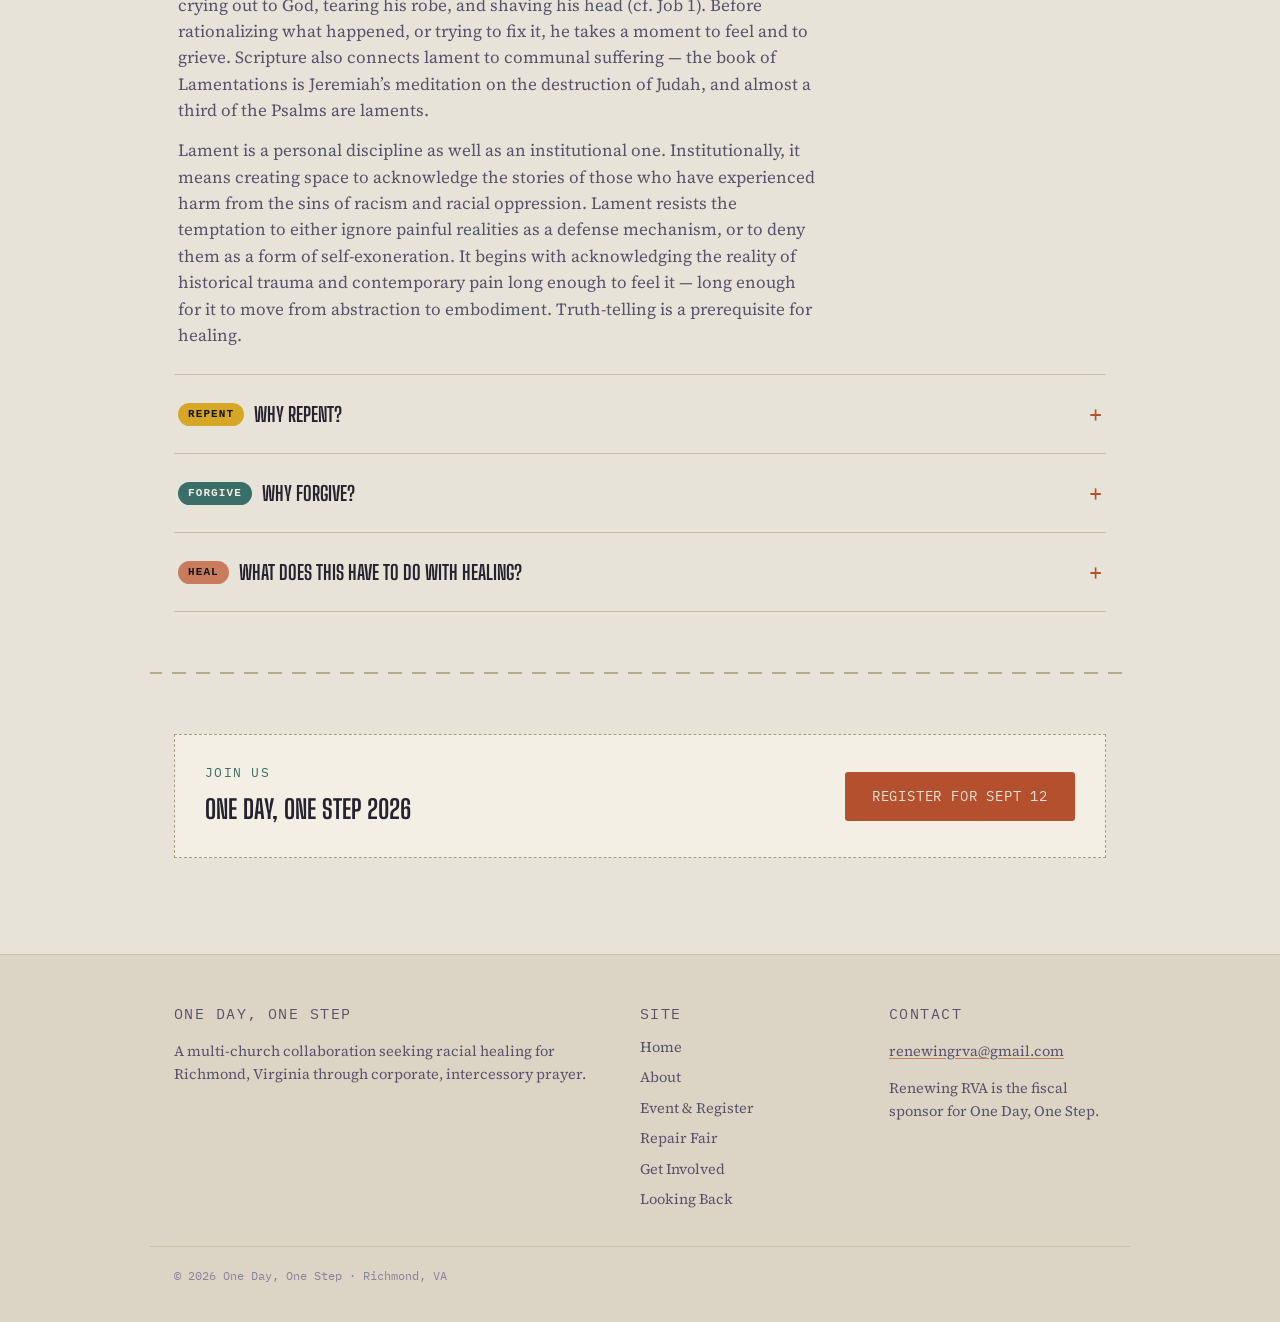
==== commit 2a79f796: "Add Get Involved page and bring the Repair Fair directory in-site with real logos" ====
--- a/about.html
+++ b/about.html
@@ -19,8 +19,8 @@
       <a href="index.html">Home</a>
       <a href="about.html" aria-current="page">About</a>
       <a href="https://www.onedayrva.org/event-details/one-day-one-step-2026" target="_blank" rel="noopener">Event</a>
-      <a href="https://claude.ai/code/artifact/a02a7d7f-d3f7-4fcb-990e-c27b6d508346" target="_blank" rel="noopener">Repair Fair</a>
-      <span class="soon">Get Involved</span>
+      <a href="repair-fair.html">Repair Fair</a>
+      <a href="get-involved.html">Get Involved</a>
       <a href="looking-back.html">Looking Back</a>
       <a href="mailto:renewingrva@gmail.com">Contact</a>
     </div>
@@ -124,7 +124,8 @@
         <a href="index.html">Home</a>
         <a href="about.html">About</a>
         <a href="https://www.onedayrva.org/event-details/one-day-one-step-2026" target="_blank" rel="noopener">Event &amp; Register</a>
-        <a href="https://claude.ai/code/artifact/a02a7d7f-d3f7-4fcb-990e-c27b6d508346" target="_blank" rel="noopener">Repair Fair</a>
+        <a href="repair-fair.html">Repair Fair</a>
+        <a href="get-involved.html">Get Involved</a>
         <a href="looking-back.html">Looking Back</a>
       </nav>
     </div>
--- a/css/site.css
+++ b/css/site.css
@@ -569,6 +569,108 @@
 .accordion-item summary{ flex-wrap: wrap; row-gap: 6px; }
 .accordion-item summary .summary-text{ display: flex; align-items: center; }
 
+/* ---------- Search (Repair Fair directory) ---------- */
+.search-block{ padding-top: 8px; padding-bottom: 8px; }
+.search-box{
+  display: flex;
+  align-items: center;
+  gap: 10px;
+  background: var(--paper-raised);
+  border: 1px solid var(--line);
+  border-radius: 3px;
+  padding: 10px 16px;
+  max-width: 480px;
+}
+.search-box svg{ flex: none; opacity: 0.6; color: var(--ink-faint); }
+.search-box input{
+  border: none;
+  background: transparent;
+  outline: none;
+  font-family: "IBM Plex Mono", monospace;
+  font-size: 14px;
+  color: var(--ink);
+  width: 100%;
+}
+.search-box input::placeholder{ color: var(--ink-faint); }
+#result-count{
+  font-family: "IBM Plex Mono", monospace;
+  font-size: 12.5px;
+  color: var(--ink-faint);
+  margin-top: 10px;
+  letter-spacing: 0.02em;
+}
+
+/* ---------- Organization directory (Repair Fair) ---------- */
+.org-grid{
+  display: grid;
+  grid-template-columns: repeat(2, 1fr);
+  gap: 1px;
+  background: var(--line);
+  border: 1px solid var(--line);
+}
+@media (max-width: 720px){ .org-grid{ grid-template-columns: 1fr; } }
+.org-card{
+  background: var(--paper-raised);
+  padding: 26px 26px 24px;
+  display: flex;
+  flex-direction: column;
+  gap: 12px;
+  transition: background-color 0.15s ease;
+}
+.org-card.is-hidden{ display: none; }
+.org-head{ display: flex; align-items: center; gap: 18px; }
+.org-logo{
+  flex: none;
+  width: 72px;
+  height: 72px;
+  object-fit: contain;
+  background: #fff;
+  border: 1px solid var(--line);
+  border-radius: 5px;
+  padding: 6px;
+}
+.org-name{
+  font-family: "Big Shoulders Display", sans-serif;
+  font-weight: 700;
+  text-transform: uppercase;
+  font-size: 21px;
+  line-height: 1.12;
+  color: var(--ink);
+  letter-spacing: 0.01em;
+  margin: 0;
+}
+.org-desc{ color: var(--ink-soft); font-size: 15.5px; line-height: 1.6; margin: 0; }
+.org-links{ margin-top: auto; padding-top: 6px; display: flex; flex-wrap: wrap; gap: 8px 14px; }
+.org-links a{
+  font-family: "IBM Plex Mono", monospace;
+  font-size: 12.5px;
+  text-decoration: none;
+  border-bottom: 1px solid var(--accent-soft);
+  padding-bottom: 1px;
+}
+.org-links a:hover{ border-color: var(--thread-soft); }
+
+.empty-state{
+  padding: 40px 0;
+  text-align: center;
+  color: var(--ink-faint);
+  font-family: "IBM Plex Mono", monospace;
+  font-size: 14px;
+  display: none;
+}
+.empty-state.show{ display: block; }
+
+/* ---------- Honor roll (dense name list) ---------- */
+.honor-roll{ columns: 3 200px; column-gap: 28px; }
+@media (max-width: 640px){ .honor-roll{ columns: 1; } }
+.honor-roll .name{
+  font-size: 14.5px;
+  color: var(--ink-soft);
+  break-inside: avoid;
+  padding: 5px 0;
+  border-bottom: 1px solid var(--line);
+}
+
 /* ---------- Gallery (Looking Back) ---------- */
 .gallery-grid{
   display: grid;
